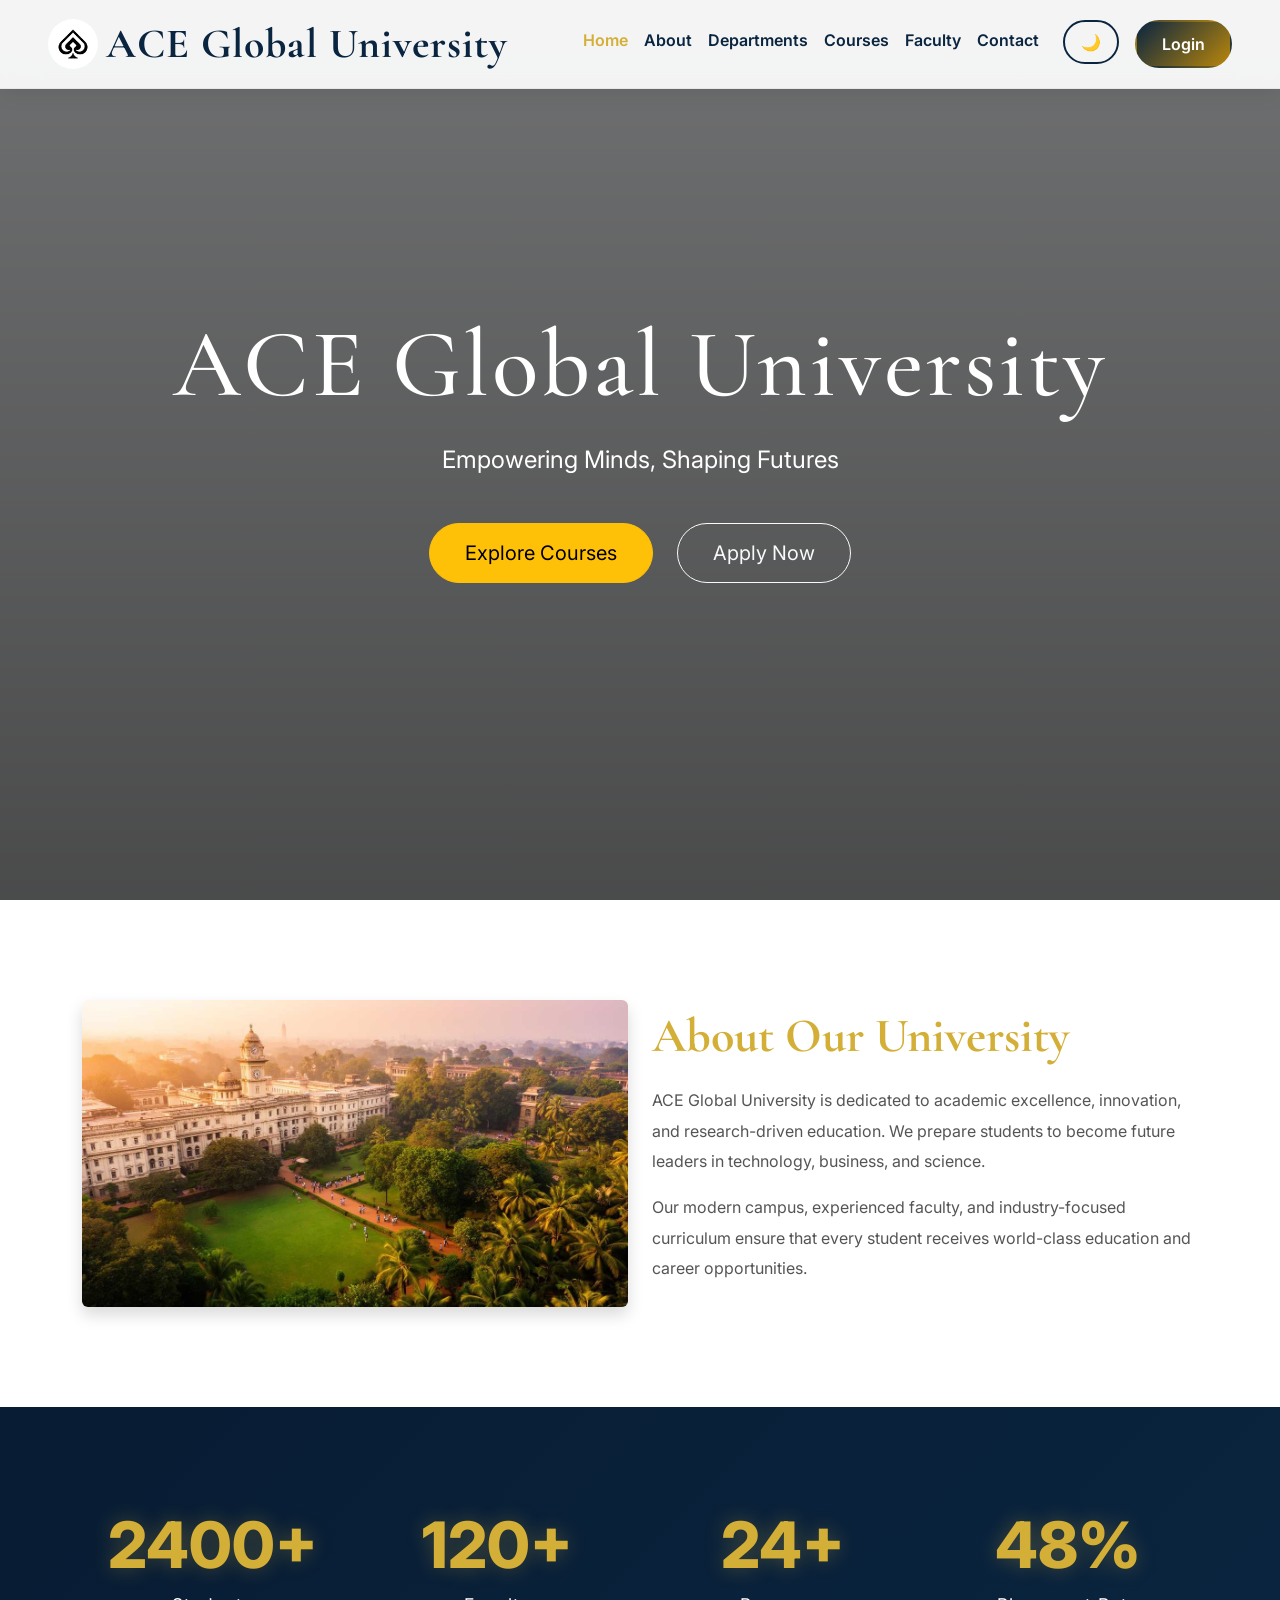
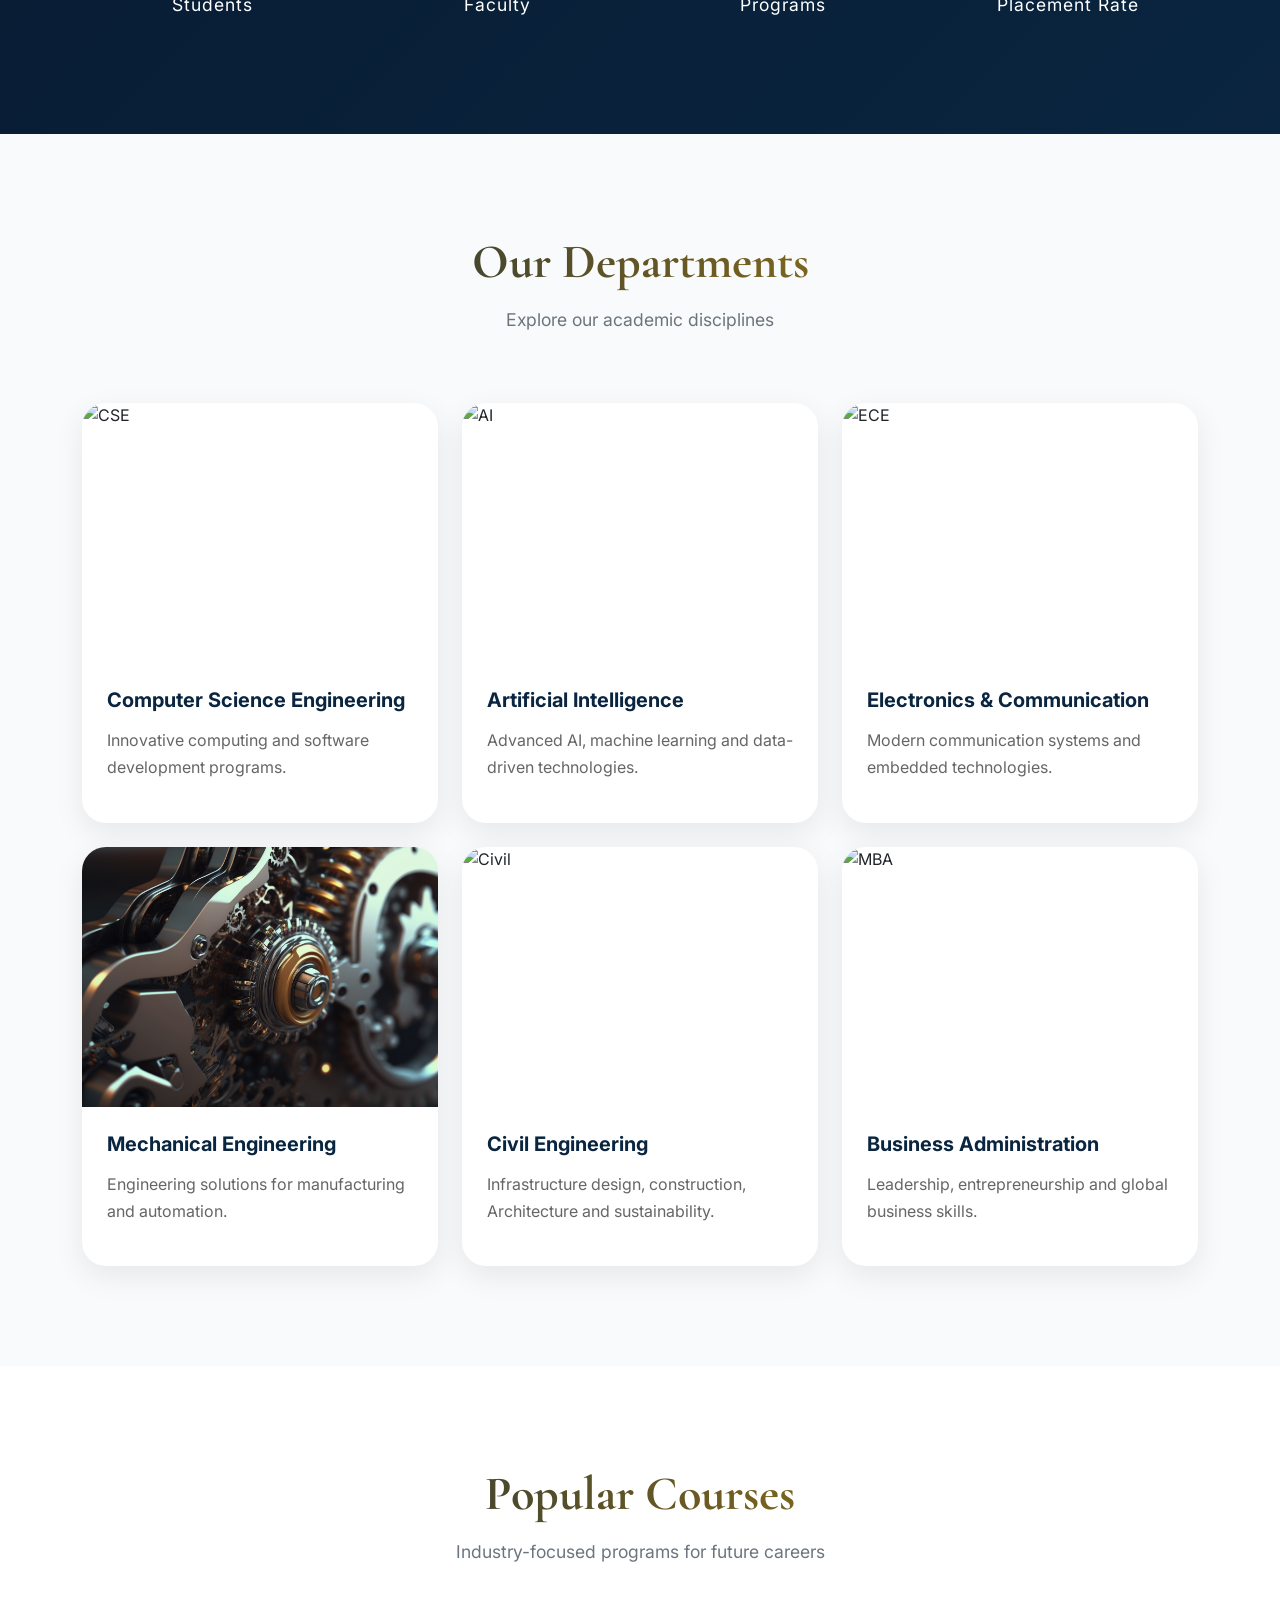
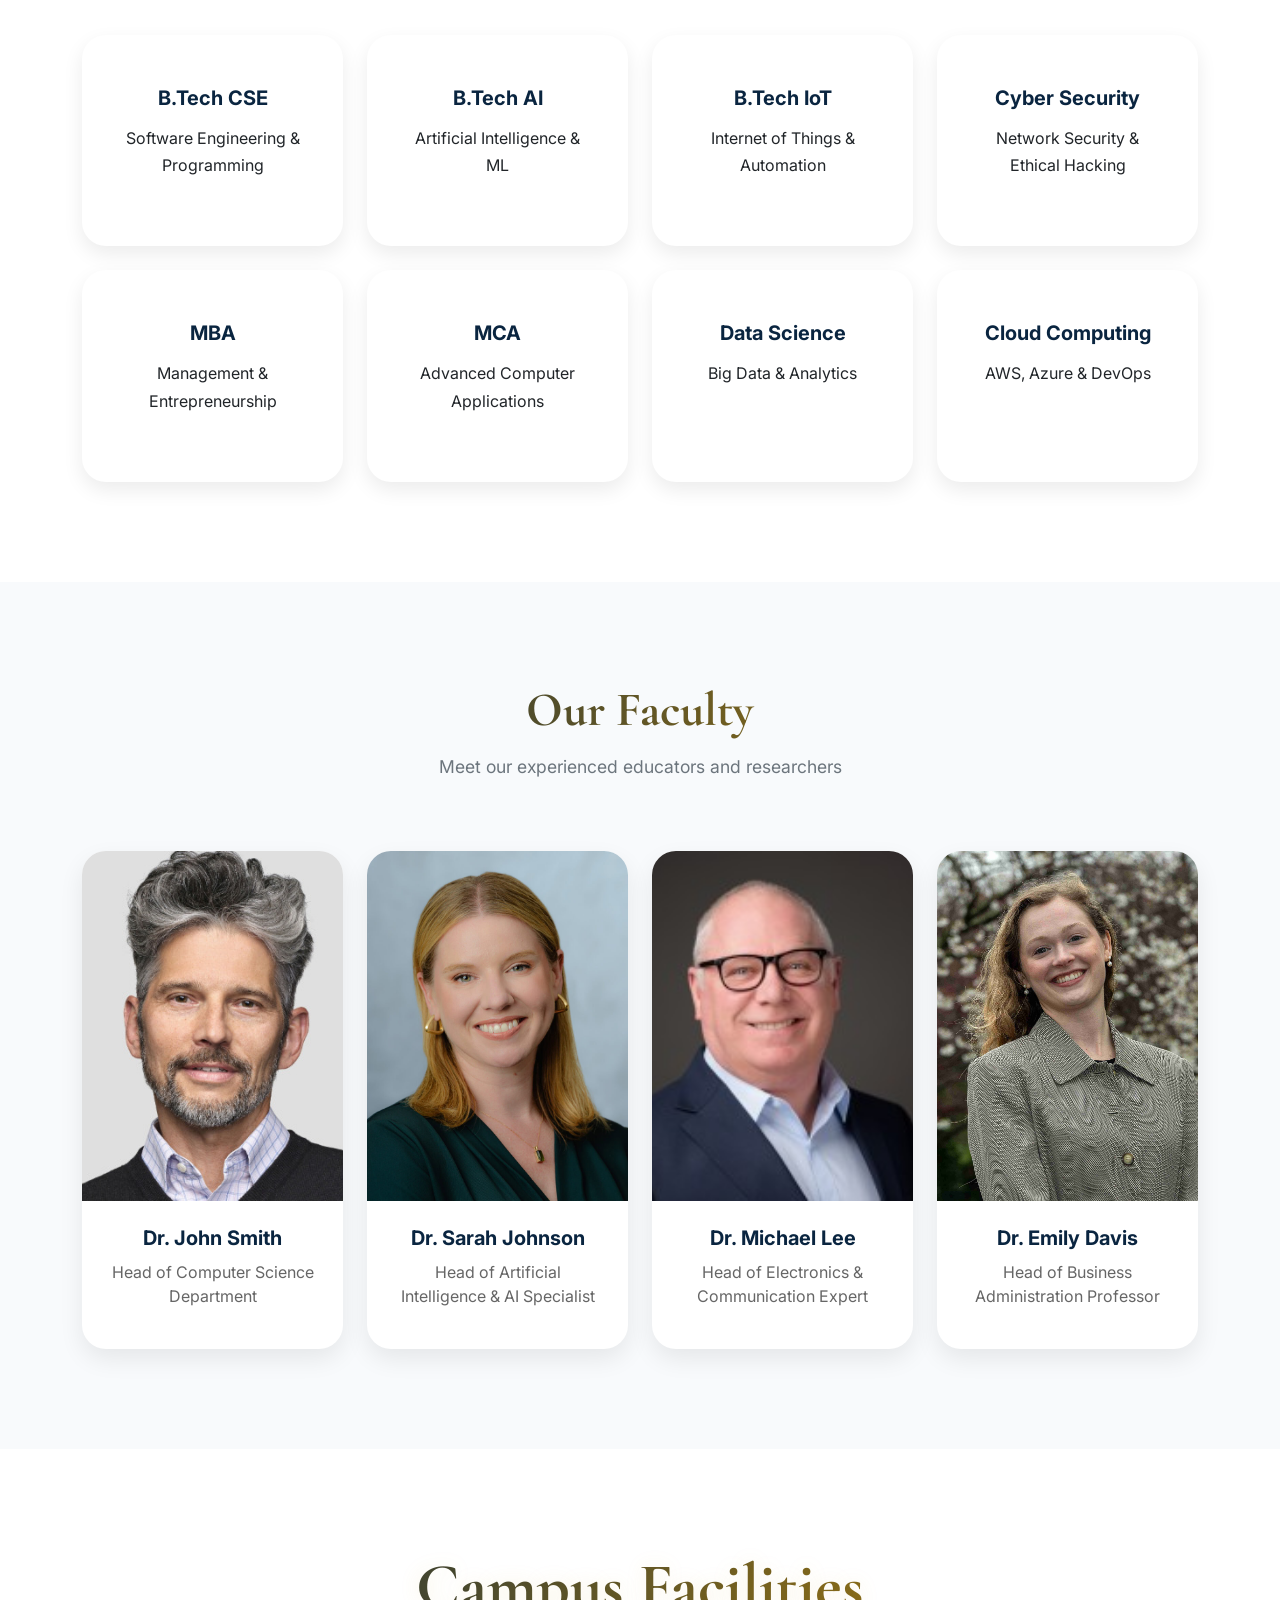
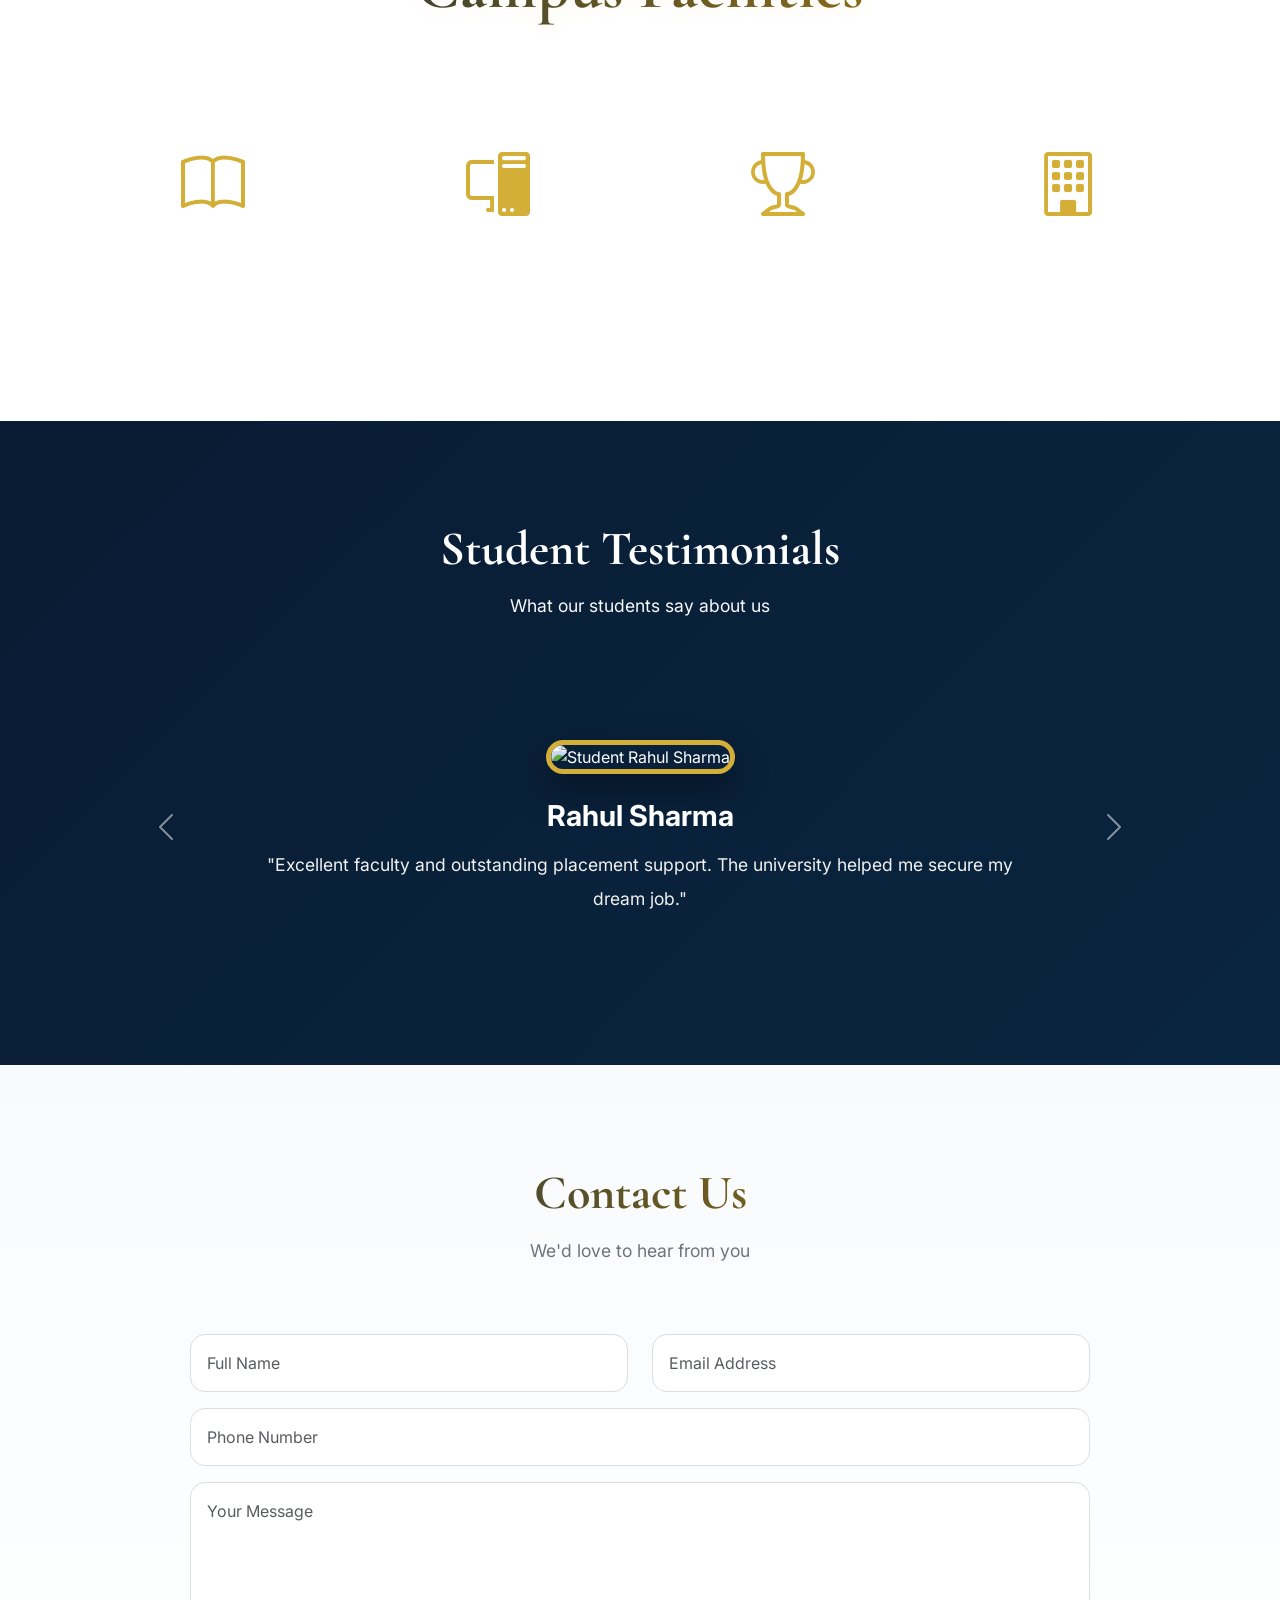
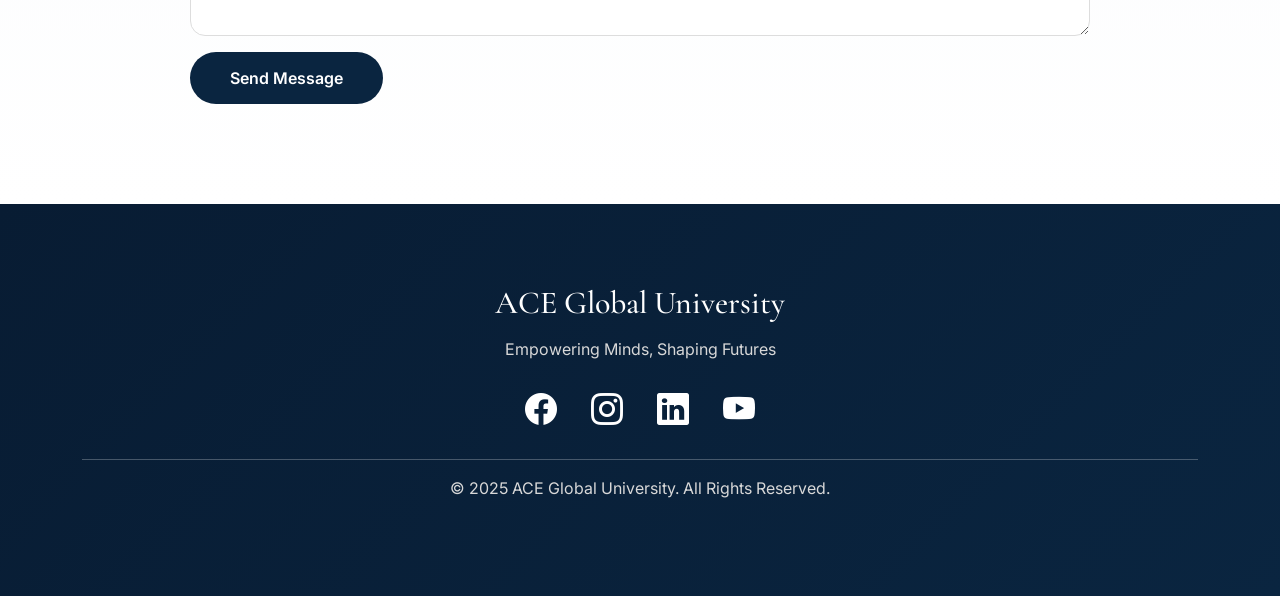
==== index.html @ 662fd152 "Initial University Website" ====
<!DOCTYPE html>
<html lang="en">

<head>

    <meta charset="UTF-8">
    <meta name="viewport" content="width=device-width, initial-scale=1.0">

    <title>ACE Global University</title>

    <!-- Bootstrap -->

    <link href="https://cdn.jsdelivr.net/npm/bootstrap@5.3.3/dist/css/bootstrap.min.css" rel="stylesheet">

    <!-- Bootstrap Icons -->

    <link rel="stylesheet"
        href="https://cdn.jsdelivr.net/npm/bootstrap-icons@1.11.3/font/bootstrap-icons.min.css">

    <!-- CSS -->

    <link rel="stylesheet" href="css/style.css">

</head>

<body>

    <!-- ===================== -->
    <!-- NAVBAR -->
    <!-- ===================== -->

    <nav class="navbar navbar-expand-lg fixed-top">

    <div class="container-fluid px-5">

        <a class="navbar-brand d-flex align-items-center"
           href="#home"> 

    <img src="images/logo.jpg"
         alt="ACE Global University Logo"
         class="navbar-logo">

    <span class="ms-2">
        ACE Global University
    </span>

</a>

            <button class="navbar-toggler"
        type="button"
        data-bs-toggle="collapse"
        data-bs-target="#navbarNav"
        aria-controls="navbarNav"
        aria-expanded="false"
        aria-label="Toggle navigation">

    <span class="navbar-toggler-icon"></span>

</button>

        <div class="collapse navbar-collapse justify-content-end"
             id="navbarNav">

                <ul class="navbar-nav ms-auto">

                    <li class="nav-item">
                        <a class="nav-link" href="#home">Home</a>
                    </li>

                    <li class="nav-item">
                        <a class="nav-link" href="#about">About</a>
                    </li>

                    <li class="nav-item">
                        <a class="nav-link" href="#departments">Departments</a>
                    </li>

                    <li class="nav-item">
                        <a class="nav-link" href="#courses">Courses</a>
                    </li>

                    <li class="nav-item">
                        <a class="nav-link" href="#faculty">Faculty</a>
                    </li>

                    <li class="nav-item">
                        <a class="nav-link" href="#contact">Contact</a>
                    </li>

                    <li class="nav-item ms-3">

    <button
        id="themeToggle"
        class="theme-btn">

        🌙

    </button>

</li>

<li class="nav-item ms-3">

    <a href="login.html"
       class="login-nav-btn">

       Login

    </a>

</li>

                </ul>

            </div>

        </div>

    </nav>

    <!-- ===================== -->
    <!-- HERO SECTION -->
    <!-- ===================== -->

    <section id="home" class="hero">

        <video autoplay
       muted
       loop
       playsinline
       id="hero-video"
       aria-label="University Campus Video">

    <source src="video/campus_video.mp4"
            type="video/mp4">

</video>

        <div class="hero-overlay"></div>

        <div class="container hero-content">

            <h1>
                ACE Global University
            </h1>

            <p>
                Empowering Minds, Shaping Futures
            </p>

            <div class="hero-buttons">

                <a href="#courses"
                    class="btn btn-warning btn-lg">

                    Explore Courses

                </a>

                <a href="#contact"
                    class="btn btn-outline-light btn-lg">

                    Apply Now

                </a>

            </div>

        </div>

    </section>

    <!-- ===================== -->
    <!-- ABOUT -->
    <!-- ===================== -->

    <section id="about" class="about-section">

        <div class="container">

            <div class="row align-items-center">

                <div class="col-lg-6">

                    <img src="images/about.jpg"
                        class="img-fluid rounded shadow">

                </div>

                <div class="col-lg-6">

                    <h2>About Our University</h2>

                    <p>

                        ACE Global University is dedicated to
                        academic excellence, innovation, and
                        research-driven education. We prepare
                        students to become future leaders in
                        technology, business, and science.

                    </p>

                    <p>

                        Our modern campus, experienced faculty,
                        and industry-focused curriculum ensure
                        that every student receives world-class
                        education and career opportunities.

                    </p>

                </div>

            </div>

        </div>

    </section>

    <!-- ===================== -->
    <!-- STATISTICS -->
    <!-- ===================== -->

    <section class="stats-section">

        <div class="container">

            <div class="row text-center">

                <div class="col-md-3">

                    <h2>5000+</h2>

                    <p>Students</p>

                </div>

                <div class="col-md-3">

                    <h2>250+</h2>

                    <p>Faculty</p>

                </div>

                <div class="col-md-3">

                    <h2>50+</h2>

                    <p>Programs</p>

                </div>

                <div class="col-md-3">

                    <h2>98%</h2>

                    <p>Placement Rate</p>

                </div>

            </div>

        </div>

    </section>

        <!-- ===================== -->
    <!-- DEPARTMENTS -->
    <!-- ===================== -->

    <section id="departments" class="departments-section">

        <div class="container">

            <div class="section-title text-center">
                <h2>Our Departments</h2>
                <p>Explore our academic disciplines</p>
            </div>

            <div class="row g-4">

                <div class="col-lg-4 col-md-6">
                    <div class="card department-card">
                        <img src="images/department1.jpg" class="card-img-top" alt="CSE">
                        <div class="card-body">
                            <h5>Computer Science Engineering</h5>
                            <p>Innovative computing and software development programs.</p>
                        </div>
                    </div>
                </div>

                <div class="col-lg-4 col-md-6">
                    <div class="card department-card">
                        <img src="images/department2.jpg" class="card-img-top" alt="AI">
                        <div class="card-body">
                            <h5>Artificial Intelligence</h5>
                            <p>Advanced AI, machine learning and data-driven technologies.</p>
                        </div>
                    </div>
                </div>

                <div class="col-lg-4 col-md-6">
                    <div class="card department-card">
                        <img src="images/department3.jpg" class="card-img-top" alt="ECE">
                        <div class="card-body">
                            <h5>Electronics & Communication</h5>
                            <p>Modern communication systems and embedded technologies.</p>
                        </div>
                    </div>
                </div>

                <div class="col-lg-4 col-md-6">
                    <div class="card department-card">
                        <img src="images/department4.jpg" class="card-img-top" alt="Mechanical">
                        <div class="card-body">
                            <h5>Mechanical Engineering</h5>
                            <p>Engineering solutions for manufacturing and automation.</p>
                        </div>
                    </div>
                </div>

                <div class="col-lg-4 col-md-6">
                    <div class="card department-card">
                        <img src="images/department5.jpg" class="card-img-top" alt="Civil">
                        <div class="card-body">
                            <h5>Civil Engineering</h5>
                            <p>Infrastructure design, construction, Architecture and sustainability.</p>
                        </div>
                    </div>
                </div>

                <div class="col-lg-4 col-md-6">
                    <div class="card department-card">
                        <img src="images/department6.jpg" class="card-img-top" alt="MBA">
                        <div class="card-body">
                            <h5>Business Administration</h5>
                            <p>Leadership, entrepreneurship and global business skills.</p>
                        </div>
                    </div>
                </div>

            </div>

        </div>

    </section>

    <!-- ===================== -->
    <!-- COURSES -->
    <!-- ===================== -->

    <section id="courses" class="courses-section">

        <div class="container">

            <div class="section-title text-center">
                <h2>Popular Courses</h2>
                <p>Industry-focused programs for future careers</p>
            </div>

            <div class="row g-4">

                <div class="col-lg-3 col-md-6">
                    <div class="card course-card">
                        <div class="card-body">
                            <h5>B.Tech CSE</h5>
                            <p>Software Engineering & Programming</p>
                        </div>
                    </div>
                </div>

                <div class="col-lg-3 col-md-6">
                    <div class="card course-card">
                        <div class="card-body">
                            <h5>B.Tech AI</h5>
                            <p>Artificial Intelligence & ML</p>
                        </div>
                    </div>
                </div>

                <div class="col-lg-3 col-md-6">
                    <div class="card course-card">
                        <div class="card-body">
                            <h5>B.Tech IoT</h5>
                            <p>Internet of Things & Automation</p>
                        </div>
                    </div>
                </div>

                <div class="col-lg-3 col-md-6">
                    <div class="card course-card">
                        <div class="card-body">
                            <h5>Cyber Security</h5>
                            <p>Network Security & Ethical Hacking</p>
                        </div>
                    </div>
                </div>

                <div class="col-lg-3 col-md-6">
                    <div class="card course-card">
                        <div class="card-body">
                            <h5>MBA</h5>
                            <p>Management & Entrepreneurship</p>
                        </div>
                    </div>
                </div>

                <div class="col-lg-3 col-md-6">
                    <div class="card course-card">
                        <div class="card-body">
                            <h5>MCA</h5>
                            <p>Advanced Computer Applications</p>
                        </div>
                    </div>
                </div>

                <div class="col-lg-3 col-md-6">
                    <div class="card course-card">
                        <div class="card-body">
                            <h5>Data Science</h5>
                            <p>Big Data & Analytics</p>
                        </div>
                    </div>
                </div>

                <div class="col-lg-3 col-md-6">
                    <div class="card course-card">
                        <div class="card-body">
                            <h5>Cloud Computing</h5>
                            <p>AWS, Azure & DevOps</p>
                        </div>
                    </div>
                </div>

            </div>

        </div>

    </section>

  <!-- ===================== -->
<!-- FACULTY -->
<!-- ===================== -->

<section id="faculty" class="faculty-section">

    <div class="container">

        <div class="section-title text-center">

            <h2>Our Faculty</h2>

            <p>
                Meet our experienced educators and researchers
            </p>

        </div>

        <div class="row g-4">

            <!-- Faculty 1 -->

            <div class="col-lg-3 col-md-6">

                <div class="card faculty-card">

                    <img src="images/faculty1.jpg"
                         class="card-img-top"
                         alt="Dr John Smith">

                    <div class="card-body text-center">

                        <h5>Dr. John Smith</h5>

                        <p>
                            Head of Computer Science Department
                        </p>

                    </div>

                </div>

            </div>

            <!-- Faculty 2 -->

            <div class="col-lg-3 col-md-6">

                <div class="card faculty-card">

                    <img src="images/faculty2.jpg"
                         class="card-img-top"
                         alt="Dr Sarah Johnson">

                    <div class="card-body text-center">

                        <h5>Dr. Sarah Johnson</h5>

                        <p>
                            Head of Artificial Intelligence & AI Specialist
                        </p>

                    </div>

                </div>

            </div>

            <!-- Faculty 3 -->

            <div class="col-lg-3 col-md-6">

                <div class="card faculty-card">

                    <img src="images/faculty3.jpg"
                         class="card-img-top"
                         alt="Dr Michael Lee">

                    <div class="card-body text-center">

                        <h5>Dr. Michael Lee</h5>

                        <p>
                            Head of Electronics & Communication Expert
                        </p>

                    </div>

                </div>

            </div>

            <!-- Faculty 4 -->

            <div class="col-lg-3 col-md-6">

                <div class="card faculty-card">

                    <img src="images/faculty4.jpg"
                         class="card-img-top"
                         alt="Dr Emily Davis">

                    <div class="card-body text-center">

                        <h5>Dr. Emily Davis</h5>

                        <p>
                            Head of Business Administration Professor
                        </p>

                    </div>

                </div>

            </div>

        </div>

    </div>

</section>

    <!-- ===================== -->
    <!-- FACILITIES -->
    <!-- ===================== -->

    <section class="facilities-section">

        <div class="container">

            <div class="section-title text-center">
                <h2>Campus Facilities</h2>
            </div>

            <div class="row text-center g-4">

                <div class="col-md-3">
                    <i class="bi bi-book facility-icon"></i>
                    <h5>Digital Library</h5>
                </div>

                <div class="col-md-3">
                    <i class="bi bi-pc-display facility-icon"></i>
                    <h5>Smart Labs</h5>
                </div>

                <div class="col-md-3">
                    <i class="bi bi-trophy facility-icon"></i>
                    <h5>Sports Complex</h5>
                </div>

                <div class="col-md-3">
                    <i class="bi bi-building facility-icon"></i>
                    <h5>Modern Campus</h5>
                </div>

            </div>

        </div>

    </section>
<!-- ===================== -->
<!-- TESTIMONIALS -->
<!-- ===================== -->

<section class="testimonial-section">

    <div class="container">

        <div class="section-title text-center text-white">

            <h2 class="text-white">
                Student Testimonials
            </h2>

            <p class="text-light">
                What our students say about us
            </p>

        </div>

        <div id="testimonialCarousel"
             class="carousel slide"
             data-bs-ride="carousel">

            <div class="carousel-inner">

                <!-- Testimonial 1 -->

                <div class="carousel-item active text-center">

                    <img src="images/testimonial1.jpg"
                         class="testimonial-img"
                         alt="Student Rahul Sharma">

                    <h5>
                        Rahul Sharma
                    </h5>

                    <p>
                        "Excellent faculty and outstanding placement support.
                        The university helped me secure my dream job."
                    </p>

                </div>

                <!-- Testimonial 2 -->

                <div class="carousel-item text-center">

                    <img src="images/testimonial2.jpg"
                         class="testimonial-img"
                         alt="Student Priya Reddy">

                    <h5>
                        Priya Reddy
                    </h5>

                    <p>
                        "The campus environment and practical learning
                        opportunities helped me grow professionally."
                    </p>

                </div>

                <!-- Testimonial 3 -->

                <div class="carousel-item text-center">

                    <img src="images/testimonial3.jpg"
                         class="testimonial-img"
                         alt="Student Arjun Kumar">

                    <h5>
                        Arjun Kumar
                    </h5>

                    <p>
                        "Industry-oriented curriculum and expert faculty
                        prepared me for success in the real world."
                    </p>

                </div>

            </div>

            <button class="carousel-control-prev"
                    type="button"
                    data-bs-target="#testimonialCarousel"
                    data-bs-slide="prev"
                    aria-label="Previous Testimonial">

                <span class="carousel-control-prev-icon"
                      aria-hidden="true"></span>

            </button>

            <button class="carousel-control-next"
                    type="button"
                    data-bs-target="#testimonialCarousel"
                    data-bs-slide="next"
                    aria-label="Next Testimonial">

                <span class="carousel-control-next-icon"
                      aria-hidden="true"></span>

            </button>

        </div>

    </div>

</section>

   <!-- ===================== -->
<!-- CONTACT -->
<!-- ===================== -->

<section id="contact" class="contact-section">

    <div class="container">

        <div class="section-title text-center">

            <h2>Contact Us</h2>

            <p>
                We'd love to hear from you
            </p>

        </div>

        <form>

            <div class="row">

                <div class="col-md-6 mb-3">

                    <input type="text"
                           class="form-control"
                           placeholder="Full Name"
                           required>

                </div>

                <div class="col-md-6 mb-3">

                    <input type="email"
                           class="form-control"
                           placeholder="Email Address"
                           required>

                </div>

            </div>

            <div class="mb-3">

                <input type="tel"
                       class="form-control"
                       placeholder="Phone Number"
                       required>

            </div>

            <div class="mb-3">

                <textarea rows="5"
                          class="form-control"
                          placeholder="Your Message"
                          required></textarea>

            </div>

            <button type="submit"
                    class="btn btn-primary">

                Send Message

            </button>

        </form>

    </div>

</section>

    <!-- ===================== -->
    <!-- FOOTER -->
    <!-- ===================== -->

    <footer class="footer">

        <div class="container text-center">

            <h4>ACE Global University</h4>

            <p>
                Empowering Minds, Shaping Futures
            </p>

            <div class="social-links">

                <i class="bi bi-facebook"></i>
                <i class="bi bi-instagram"></i>
                <i class="bi bi-linkedin"></i>
                <i class="bi bi-youtube"></i>

            </div>

            <hr>

            <p>
                © 2025 ACE Global University. All Rights Reserved.
            </p>

        </div>

    </footer>

 <a href="#" class="top-btn">
    ↑
</a>

<script src="https://cdn.jsdelivr.net/npm/bootstrap@5.3.3/dist/js/bootstrap.bundle.min.js"></script>
<script src="js/script.js"></script>

</body>
</html>
---- css/style.css ----
/* ========================= */
/* GOOGLE FONTS */
/* ========================= */

@import url('https://fonts.googleapis.com/css2?family=Inter:wght@300;400;500;600;700;800&family=Cormorant+Garamond:wght@500;600;700&display=swap');

/* ========================= */
/* GLOBAL */
/* ========================= */

*{
    margin:0;
    padding:0;
    box-sizing:border-box;
}

html{
    scroll-behavior:smooth;
}

body{
    font-family:'Inter',sans-serif;
    overflow-x:hidden;
    background:#f8fafc;
    color:#333;
}

section{
    padding:100px 0;
}

.section-title{
    margin-bottom:70px;
}

.section-title h2{

    font-family:'Cormorant Garamond',serif;

    font-size:3rem;

    font-weight:800;

    background:linear-gradient(
        90deg,
        #0A2540,
        #B8860B
    );

    -webkit-background-clip:text;
    background-clip:text;
    -webkit-text-fill-color:transparent;

    margin-bottom:15px;
}

.section-title p{
    color:#6c757d;
    font-size:1.1rem;
}

/* ========================= */
/* NAVBAR */
/* ========================= */

.navbar{

    background:
    rgba(255,255,255,0.92);

    backdrop-filter:blur(18px);

    border-bottom:
    1px solid rgba(0,0,0,0.05);

    box-shadow:
    0 5px 20px rgba(0,0,0,0.08);

    
}


.navbar.scrolled{

    background:rgba(255,255,255,0.97);

    box-shadow:
    0 8px 25px rgba(0,0,0,0.08);
}

.navbar-brand{

    color:#0A2540 !important;

    font-size:2.6rem;
    font-weight:700;

    letter-spacing:1px;


    font-family:
    'Cormorant Garamond',
    serif;
}

.navbar-logo{

    width:50px;
    height:50px;

    object-fit:cover;

    border-radius:50%;
}

.nav-link{

    color:#0A2540 !important;

    font-weight:600;
}

.nav-link:hover,
.nav-link.active{

    color:#D4AF37 !important;
}

.nav-link::after{

    content:'';

    position:absolute;

    left:0;
    bottom:-4px;

    width:0;
    height:2px;

    background:#D4AF37;

    transition:0.3s;
}

.nav-link:hover::after{

    width:100%;
}

/* ========================= */
/* HERO */
/* ========================= */

.hero{

    height:100vh;

    position:relative;

    display:flex;

    justify-content:center;

    align-items:center;

    overflow:hidden;
}

#hero-video{

    position:absolute;

    top:0;
    left:0;

    width:100%;
    height:100%;

    object-fit:cover;

    animation:
    heroZoom 20s linear infinite alternate;
}

@keyframes heroZoom{

    from{
        transform:scale(1);
    }

    to{
        transform:scale(1.08);
    }
}

.hero-overlay{

    position:absolute;

    width:100%;
    height:100%;

    background:
    linear-gradient(
        rgba(0,0,0,0.55),
        rgba(0,0,0,0.7)
    );
}

.hero-content{

    position:relative;

    z-index:2;

    text-align:center;

    color:white;

    animation:fadeUp 1.2s ease;
}

.hero-content h1{

    font-family:'Cormorant Garamond',serif;

    font-size:6rem;

    letter-spacing:3px;
}

.hero-content p{

    font-size:1.5rem;

    margin:20px 0 35px;
}

.hero-buttons .btn{

    padding:14px 35px;

    border-radius:50px;

    margin:10px;

    transition:0.4s;
}

.hero-buttons .btn:hover{

    transform:translateY(-4px);

    box-shadow:
    0 10px 25px rgba(0,0,0,0.2);
}

/* ========================= */
/* ABOUT */
/* ========================= */

.about-section{

    background:white;
}

.about-section img{

    border-radius:25px;

    box-shadow:
    0 10px 30px rgba(0,0,0,0.15);
}

.about-section h2{

    color:#0A2540;

    font-weight:700;

    margin-bottom:20px;
}

.about-section p{

    line-height:1.9;

    color:#555;
}

/* ========================= */
/* STATISTICS */
/* ========================= */

.stats-section{

    background:
    linear-gradient(
        135deg,
        #081c33,
        #0A2540
    );

    color:white;
}

.stats-section h2{

    font-size:4rem;

    color:#D4AF37;

    font-weight:800;

    text-shadow:
    0 0 20px rgba(212,175,55,0.3);
}

.stats-section p{

    font-size:1.1rem;

    letter-spacing:1px;
}

/* ========================= */
/* DEPARTMENTS */
/* ========================= */

.departments-section{

    background:#f8fafc;
}

.department-card{

    border:none;

    border-radius:24px;

    overflow:hidden;

    transition:0.5s ease;

    box-shadow:
    0 10px 30px rgba(0,0,0,0.08);

    background:white;
}

.department-card img{

    height:260px;

    object-fit:cover;

    transition:0.5s ease;
}

.department-card:hover{

    transform:
    translateY(-15px)
    scale(1.02);

    box-shadow:
    0 25px 50px rgba(0,0,0,0.15);
}

.department-card:hover img{

    transform:scale(1.08);
}

.department-card .card-body{

    padding:25px;
}

.department-card h5{

    color:#0A2540;

    font-weight:700;

    margin-bottom:15px;
}

.department-card p{

    color:#666;

    line-height:1.7;
}

/* ========================= */
/* COURSES */
/* ========================= */

.courses-section{

    background:white;
}

.course-card{

    border:none;

    border-radius:24px;

    padding:35px 25px;

    text-align:center;

    height:100%;

    background:white;

    transition:0.4s ease;

    box-shadow:
    0 8px 20px rgba(0,0,0,0.08);
}

.course-card:hover{

    background:
    linear-gradient(
        135deg,
        #0A2540,
        #0D6EFD
    );

    color:white;

    transform:
    translateY(-12px);
}

.course-card:hover h5{

    color:white;
}

.course-card h5{

    font-weight:700;

    color:#0A2540;

    margin-bottom:15px;
}

.course-card p{

    line-height:1.7;
}

/* ========================= */
/* FACULTY */
/* ========================= */

.faculty-section{

    background:#f8fafc;
}

.faculty-card{

    border:none;

    border-radius:24px;

    overflow:hidden;

    background:white;

    transition:0.5s ease;

    box-shadow:
    0 10px 25px rgba(0,0,0,0.08);
}

.faculty-card:hover{

    transform:
    translateY(-15px);

    box-shadow:
    0 20px 40px rgba(0,0,0,0.15);
}

.faculty-card img{

    height:350px;

    object-fit:cover;

    transition:0.5s ease;
}

.faculty-card:hover img{

    transform:scale(1.06);
}

.faculty-card .card-body{

    padding:25px;
}

.faculty-card h5{

    color:#0A2540;

    font-weight:700;

    margin-bottom:10px;
}

.faculty-card p{

    color:#666;
}

/* ========================= */
/* FACILITIES */
/* ========================= */

.facilities-section{

    background:white;
}

.facility-icon{

    font-size:4rem;

    color:#D4AF37;

    margin-bottom:20px;

    transition:0.4s ease;
}

.facilities-section .col-md-3{

    padding:40px 25px;

    border-radius:25px;

    background:
    rgba(255,255,255,0.05);

    backdrop-filter:blur(10px);

    transition:0.4s ease;

    border:
    1px solid rgba(255,255,255,0.08);
}

.facilities-section .col-md-3:hover{

    transform:
    translateY(-12px);

    background:
    linear-gradient(
        135deg,
        #0A2540,
        #B8860B
    );
}

.facilities-section .col-md-3:hover .facility-icon{

    color:white;

    transform:
    scale(1.15)
    rotate(5deg);
}

.facilities-section .section-title h2{

    font-size:4rem;

    font-family:
    'Cormorant Garamond',
    serif;

    color:#D4AF37;

    text-shadow:
    0 0 20px rgba(212,175,55,0.15);
}

.facilities-section h5{

    font-weight:700;

    color:white;

    margin-top:15px;
}

.facilities-section p{

    color:#d8d8d8;
}

/* ========================= */
/* CARD ENTRANCE ANIMATION */
/* ========================= */

.hidden{

    opacity:0;

    transform:translateY(50px);

    transition:
    opacity 0.8s ease,
    transform 0.8s ease;
}

.show{

    opacity:1;

    transform:translateY(0);
}

/* ========================= */
/* TESTIMONIALS */
/* ========================= */

.testimonial-section{

    background:
    linear-gradient(
        135deg,
        #081c33,
        #0A2540
    );

    color:white;

    position:relative;
}

.testimonial-section .section-title h2{

    color:white;

    -webkit-text-fill-color:white;

    background:none;
}

.testimonial-section .section-title p{

    color:#d9d9d9;
}

.testimonial-img{

    width:280px;
    height:280px;

    object-fit:cover;

    border-radius:25px;

    border:5px solid #D4AF37;

    box-shadow:
    0 15px 35px rgba(0,0,0,0.4);

    margin-bottom:25px;

    transition:0.4s ease;
}

.testimonial-img:hover{

    transform:scale(1.03);
}

.carousel-item{

    padding:50px;
}

.carousel-item h5{

    font-size:1.8rem;

    font-weight:700;

    margin-bottom:15px;
}

.carousel-item p{

    max-width:800px;

    margin:auto;

    line-height:1.9;

    font-size:1.1rem;

    color:#f1f1f1;
}

/* ========================= */
/* CONTACT */
/* ========================= */

.contact-section{

    background:
    linear-gradient(
        180deg,
        #f8fafc,
        #ffffff
    );
}

.contact-section form{

    max-width:900px;

    margin:auto;
}

.form-control{

    padding:16px;

    border-radius:15px;

    border:1px solid #ddd;

    transition:0.3s;
}

.form-control:focus{

    border-color:#B8860B;

    box-shadow:
    0 0 15px rgba(184,134,11,0.15);
}

.contact-section .btn{

    padding:14px 40px;

    border-radius:50px;

    font-weight:600;

    background:#0A2540;

    border:none;

    transition:0.4s;
}

.contact-section .btn:hover{

    background:#B8860B;

    transform:translateY(-3px);
}

/* ========================= */
/* FOOTER */
/* ========================= */

.footer{

    background:
    linear-gradient(
        135deg,
        #081c33,
        #0A2540
    );

    color:white;

    padding:80px 0;
}

.footer h4{

    font-family:
    'Cormorant Garamond',
    serif;

    font-size:2rem;

    margin-bottom:15px;
}

.footer p{

    color:#d8d8d8;
}

.social-links{

    margin:25px 0;
}

.social-links i{

    font-size:2rem;

    margin:0 15px;

    cursor:pointer;

    transition:0.3s;
}

.social-links i:hover{

    color:#D4AF37;

    transform:
    translateY(-5px)
    scale(1.1);
}

/* ========================= */
/* BACK TO TOP BUTTON */
/* ========================= */

.top-btn{

    position:fixed;

    bottom:30px;
    right:30px;

    width:55px;
    height:55px;

    background:#B8860B;

    color:white;

    display:flex;
    justify-content:center;
    align-items:center;

    border-radius:50%;

    font-size:24px;

    z-index:9999;

    opacity:1;

    visibility:visible;
}.top-btn{

    position:fixed;

    bottom:30px;
    right:30px;

    width:55px;
    height:55px;

    background:#B8860B;

    color:white;

    display:flex;
    justify-content:center;
    align-items:center;

    border-radius:50%;

    font-size:24px;

    z-index:9999;

    opacity:1;

    visibility:visible;
}

.top-btn:hover{

    background:#0A2540;

    transform:
    translateY(-5px);

    color:white;
}

/* ========================= */
/* DARK MODE */
/* ========================= */

body.dark-mode{

    background:#121212;

    color:white;
}

body.dark-mode .navbar{

    background:
    rgba(18,18,18,0.95);
}

body.dark-mode .navbar.scrolled{

    background:
    rgba(18,18,18,0.98);
}

body.dark-mode .navbar-brand,
body.dark-mode .nav-link{

    color:white !important;
}

body.dark-mode .about-section,
body.dark-mode .courses-section,
body.dark-mode .facilities-section,
body.dark-mode .contact-section{

    background:#1f1f1f;
}

body.dark-mode .departments-section,
body.dark-mode .faculty-section{

    background:#181818;
}

body.dark-mode .department-card,
body.dark-mode .course-card,
body.dark-mode .faculty-card{

    background:#252525;

    color:white;
}

body.dark-mode .department-card h5,
body.dark-mode .course-card h5,
body.dark-mode .faculty-card h5{

    color:white;
}

body.dark-mode .department-card p,
body.dark-mode .course-card p,
body.dark-mode .faculty-card p{

    color:#d0d0d0;
}

body.dark-mode .section-title h2{

    background:none;

    color:white;

    -webkit-text-fill-color:white;
}

body.dark-mode .section-title p{

    color:#d0d0d0;
}

body.dark-mode .about-section p{

    color:#d0d0d0;
}

body.dark-mode .facilities-section h5{

    color:white;
}

body.dark-mode .form-control{

    background:#252525;

    color:white;

    border:1px solid #444;
}

body.dark-mode .form-control::placeholder{

    color:#aaaaaa;
}

body.dark-mode .footer{

    background:#0d0d0d;
}

/* ========================= */
/* FADE UP ANIMATION */
/* ========================= */

@keyframes fadeUp{

    from{

        opacity:0;

        transform:translateY(50px);
    }

    to{

        opacity:1;

        transform:translateY(0);
    }
}

/* ========================= */
/* RESPONSIVE */
/* ========================= */

@media(max-width:992px){

    .hero-content h1{

        font-size:4rem;
    }

    .hero-content p{

        font-size:1.2rem;
    }

    .testimonial-img{

        width:220px;
        height:220px;
    }
}

@media(max-width:768px){

    .hero-content h1{

        font-size:3rem;
    }

    .hero-content p{

        font-size:1rem;
    }

    .section-title h2{

        font-size:2.2rem;
    }

    .stats-section h2{

        font-size:2.8rem;

        margin-top:20px;
    }

    .testimonial-img{

        width:180px;
        height:180px;
    }
}

@media(max-width:576px){

    section{

        padding:70px 0;
    }

    .hero-content h1{

        font-size:2.3rem;
    }

    .hero-content p{

        font-size:0.95rem;
    }

    .hero-buttons .btn{

        display:block;

        width:100%;

        margin:10px auto;
    }

    .testimonial-img{

        width:150px;
        height:150px;
    }

    .carousel-item{

        padding:20px;
    }
}

.theme-btn{

    background:transparent;

    border:2px solid #0A2540;

    color:#0A2540;

    padding:8px 16px;

    border-radius:50px;

    transition:0.3s;
}

.theme-btn:hover{

    background:#0A2540;

    color:white;
}
body.dark-mode .theme-btn{

    border:2px solid white;

    color:white;
}

body.dark-mode .theme-btn:hover{

    background:white;

    color:#121212;
}

.login-nav-btn{

    text-decoration:none;

    background:
    linear-gradient(
        135deg,
        #0A2540,
        #B8860B
    );

    color:white;

    padding:10px 25px;

    border-radius:50px;

    font-weight:600;

    border:2px solid transparent;

    transition:all 0.4s ease;

    display:inline-block;
}

.login-nav-btn:hover{

    background:white;

    color:#0A2540;

    border:2px solid #B8860B;

    transform:
    translateY(-3px);

    box-shadow:
    0 10px 25px rgba(212,175,55,0.25);
}

body.dark-mode .login-nav-btn{

    background:
    linear-gradient(
        135deg,
        #B8860B,
        #D4AF37
    );

    color:#121212;
}

body.dark-mode .login-nav-btn:hover{

    background:white;

    color:#121212;

    border:2px solid #D4AF37;
}

.about-section h2{

    color:#D4AF37 !important;

    font-size:3rem;

    font-family:'Cormorant Garamond',serif;
}

.about-section img{

    transition:0.5s ease;
}

.about-section img:hover{

    transform:scale(1.03);

    box-shadow:
    0 20px 40px rgba(0,0,0,0.3);
}
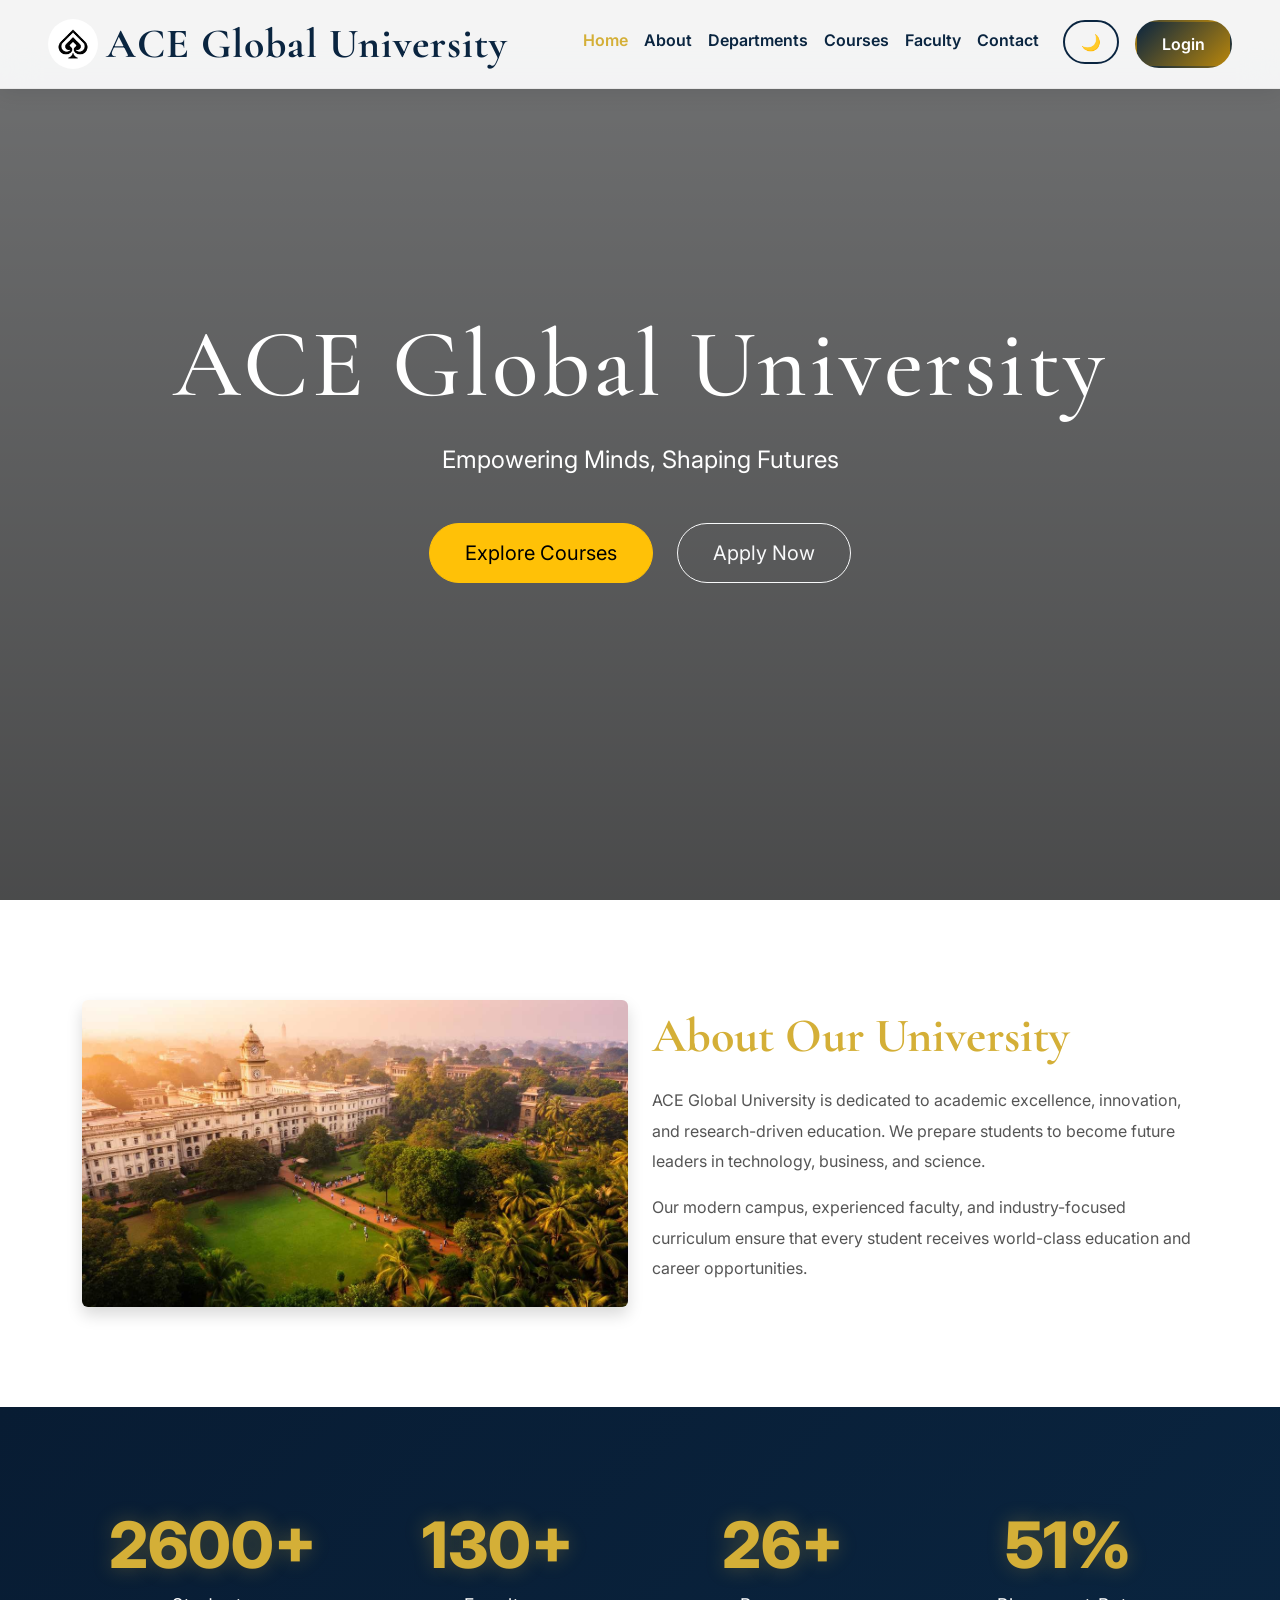
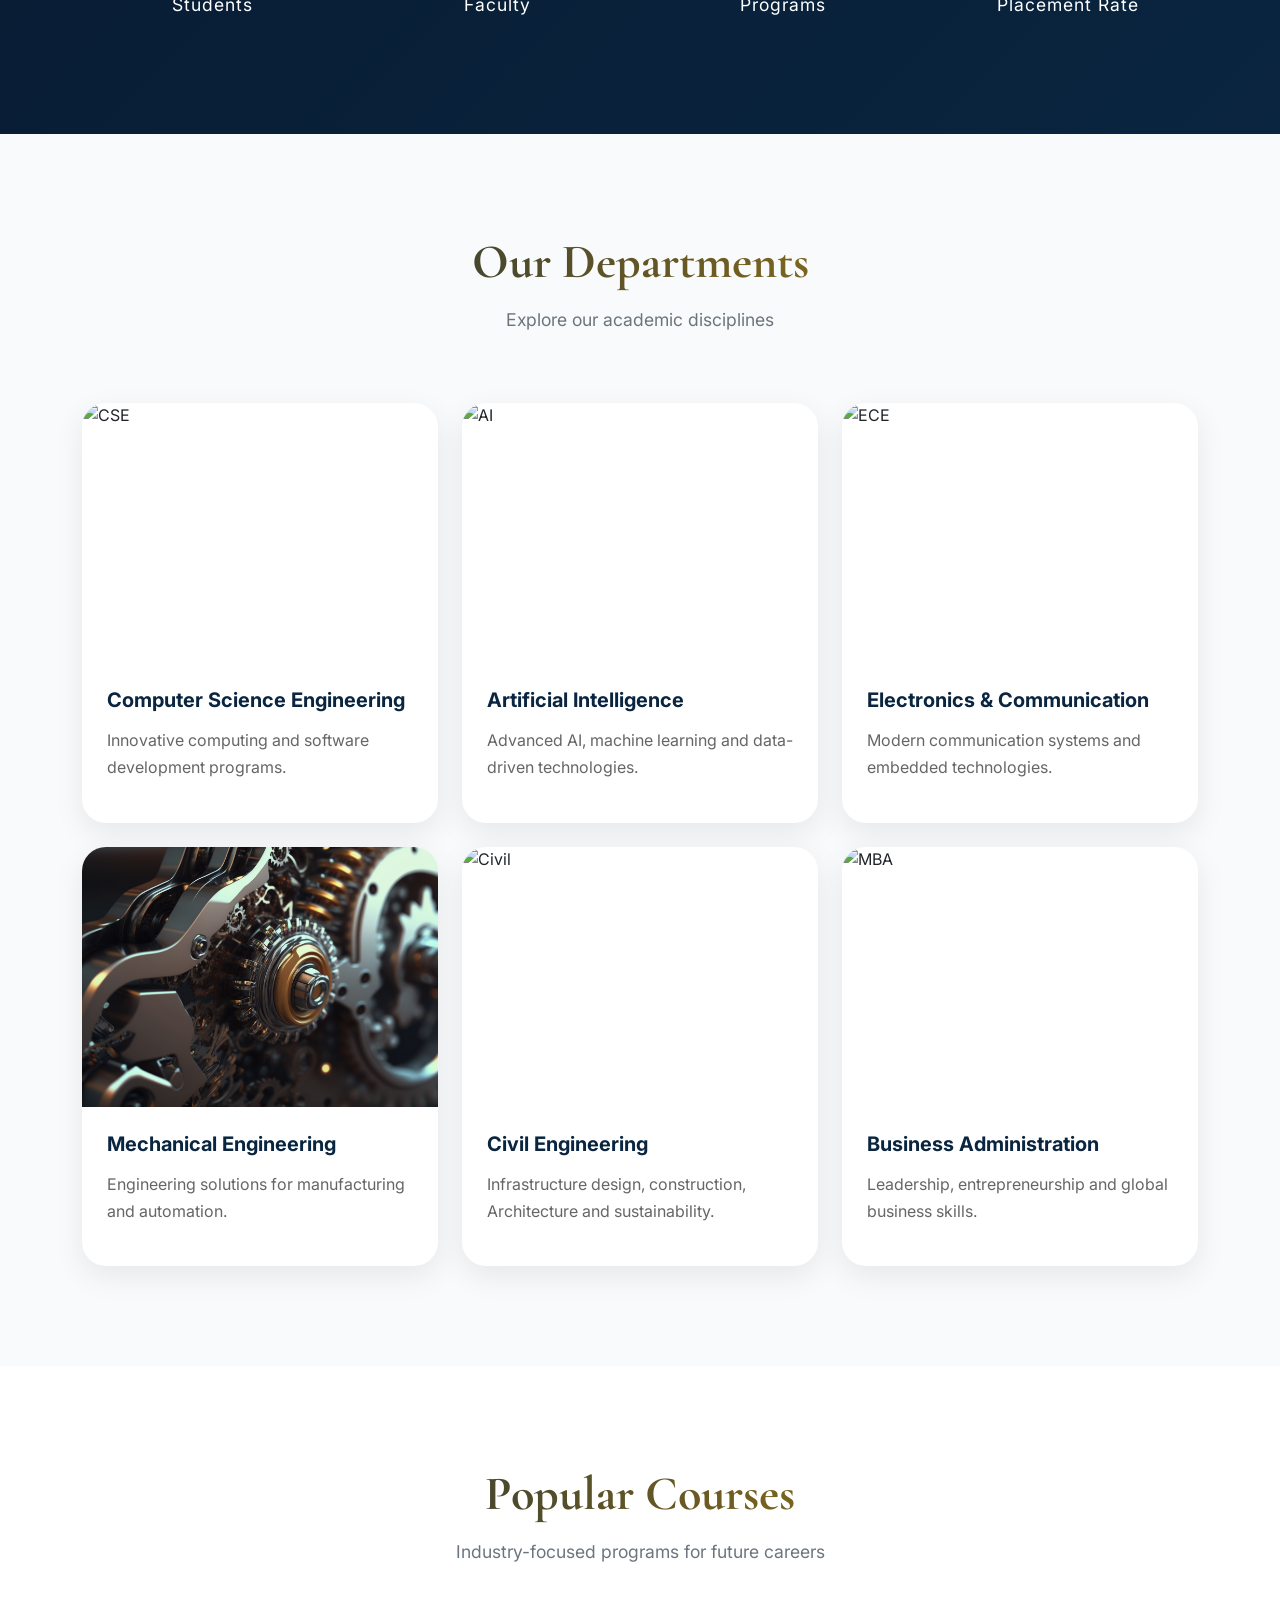
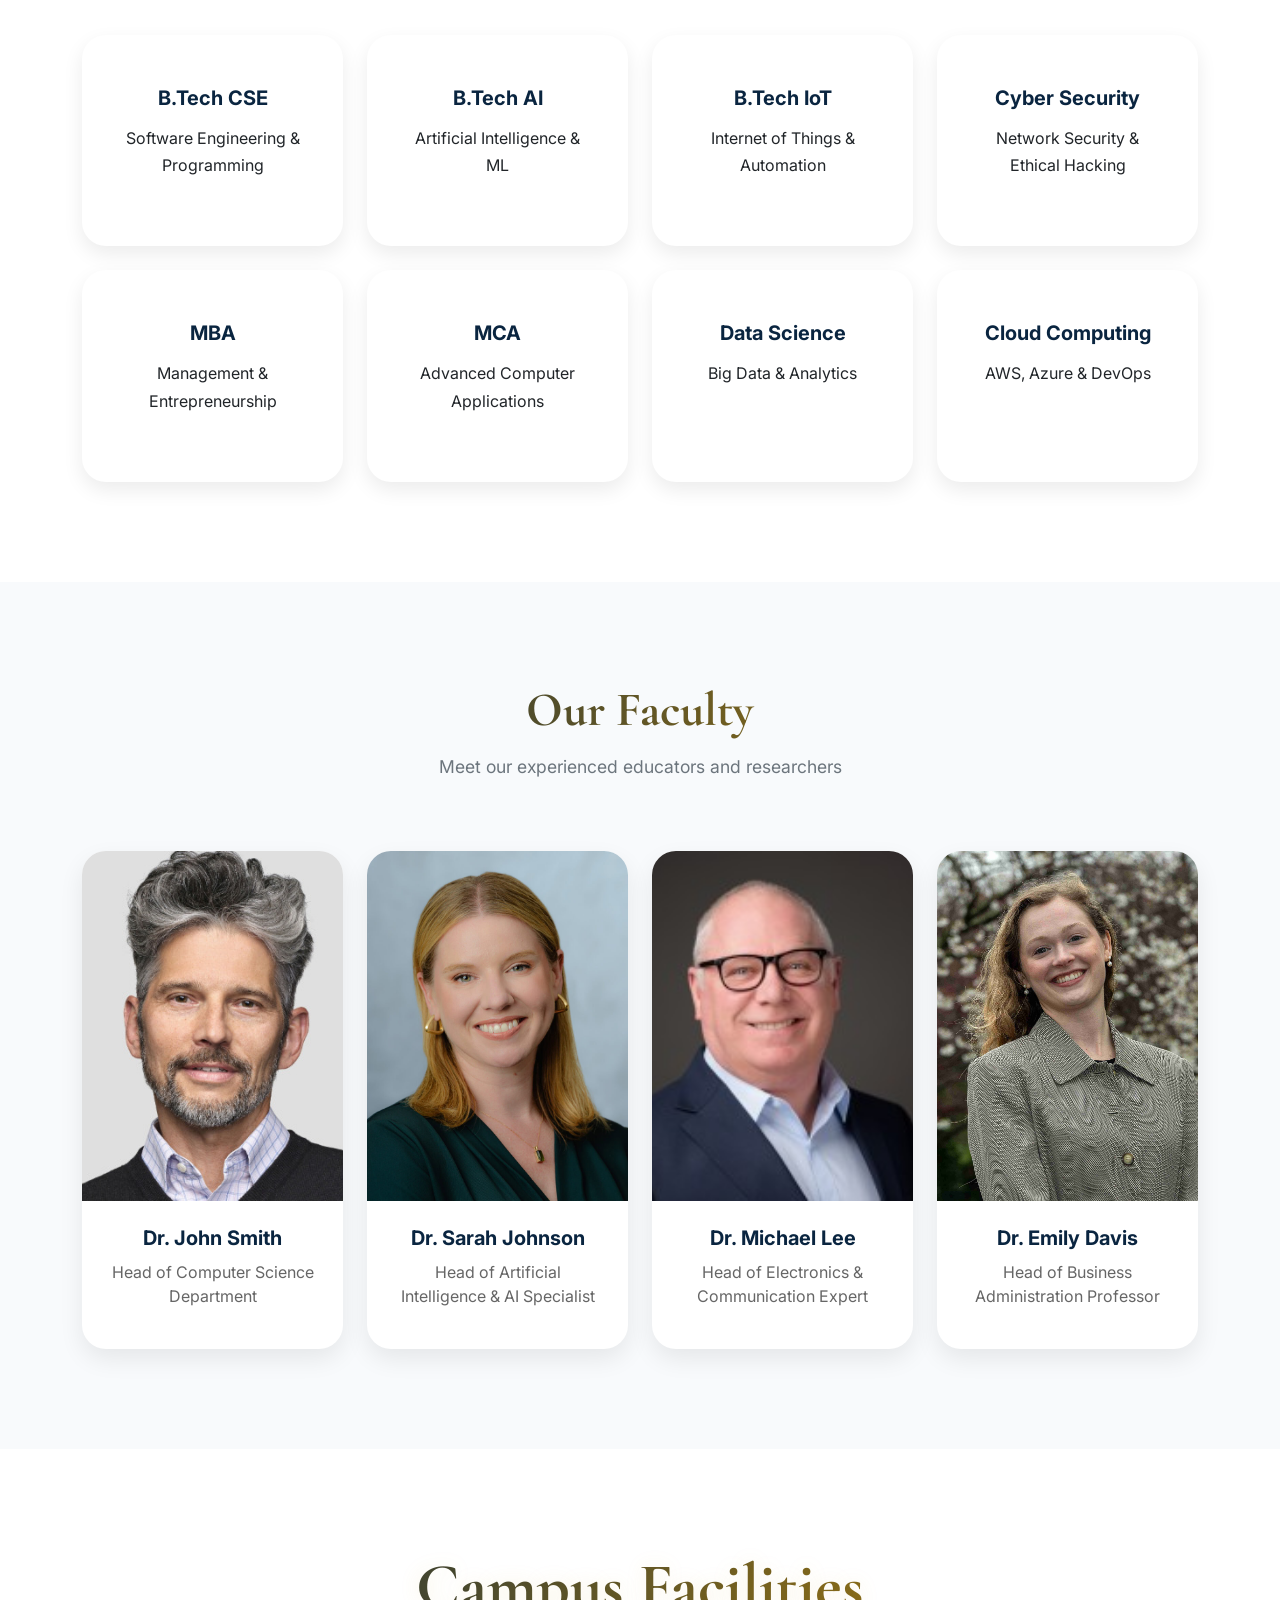
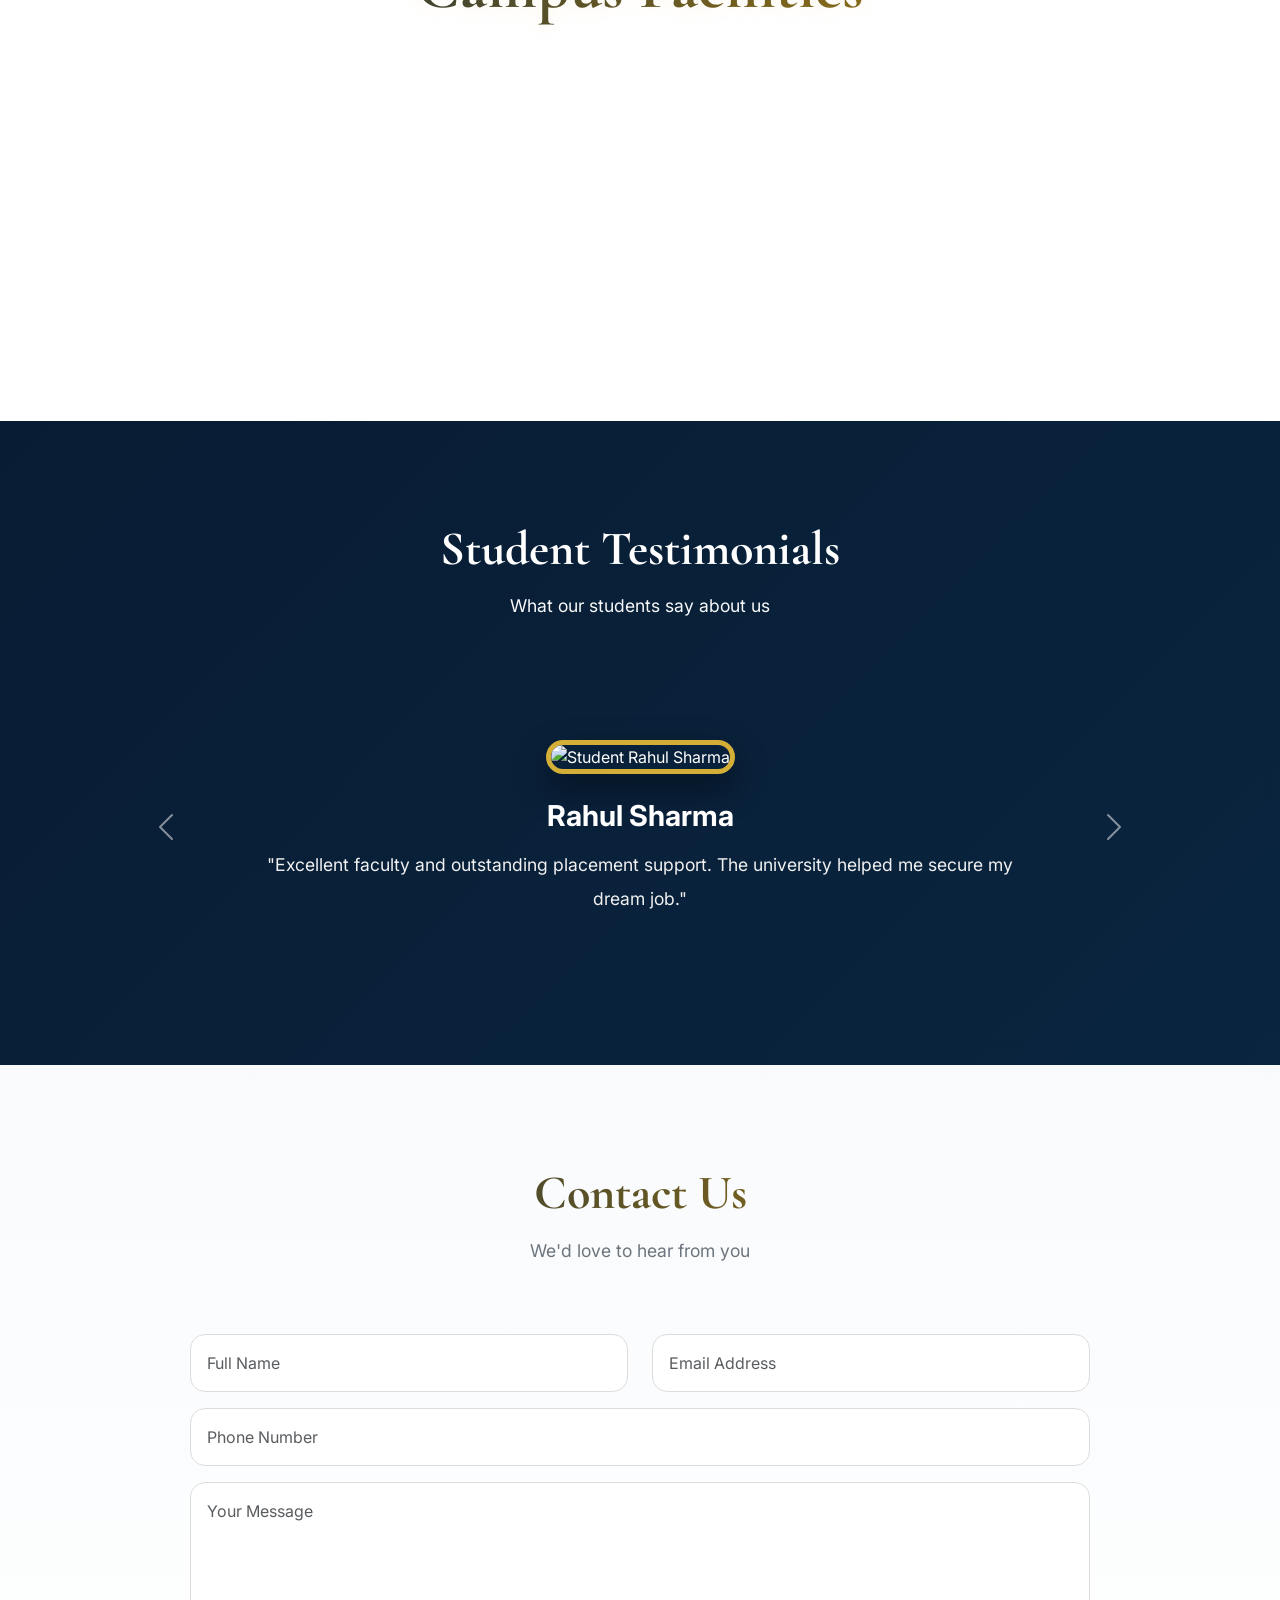
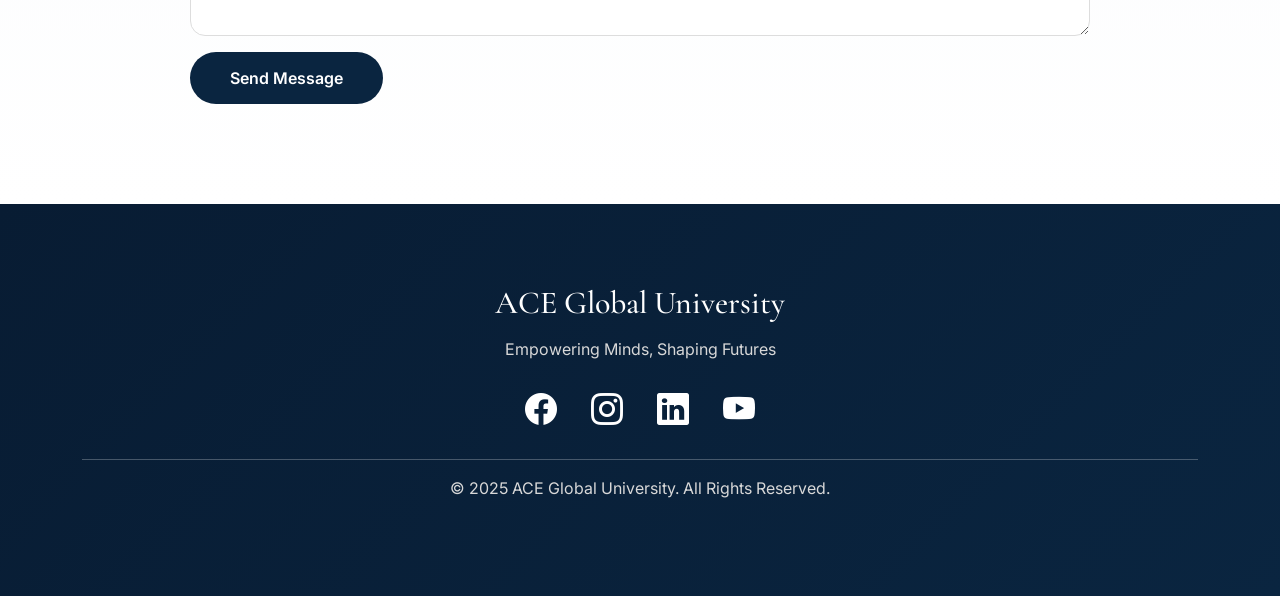
==== commit 21216c38: "Final university website update" ====
--- a/index.html
+++ b/index.html
@@ -7,6 +7,8 @@
     <meta name="viewport" content="width=device-width, initial-scale=1.0">
 
     <title>ACE Global University</title>
+
+    <link rel="icon" type="image/png" href="images/favicon.png">
 
     <!-- Bootstrap -->
 
